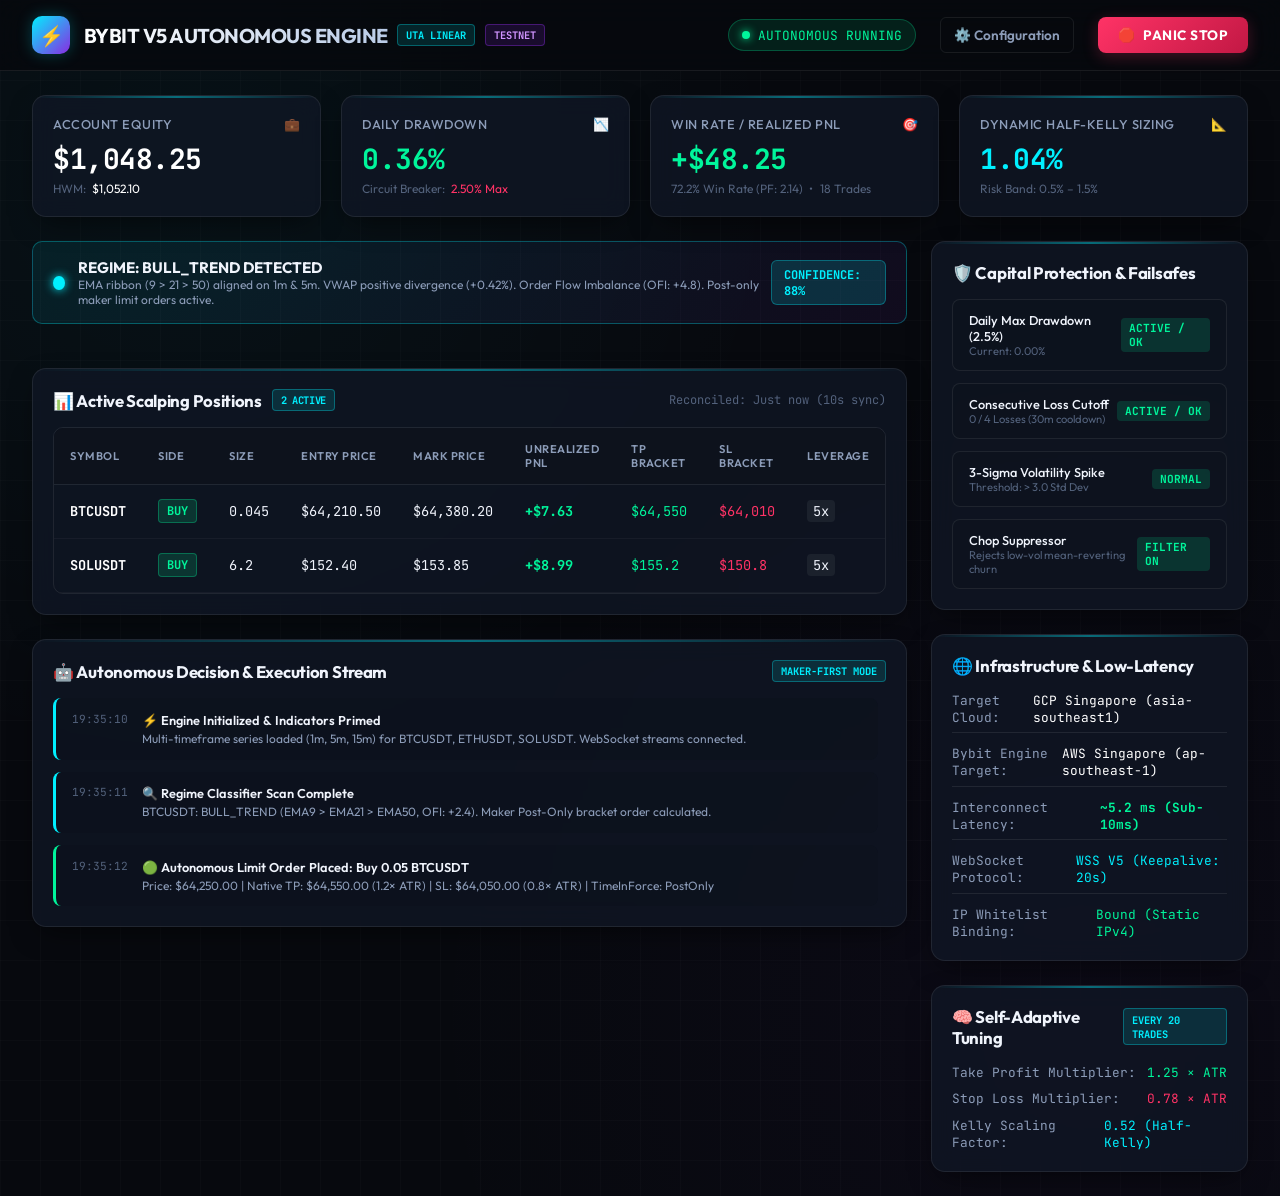
==== web/index.html @ addcc855 "feat: add modern dark-mode web executive dashboard and web installer" ====
<!DOCTYPE html>
<html lang="en">
<head>
  <meta charset="UTF-8">
  <meta name="viewport" content="width=device-width, initial-scale=1.0">
  <title>Bybit V5 Autonomous Engine — Admin Executive Dashboard</title>
  <meta name="description" content="Production-Grade Autonomous Crypto Micro-Scalping & Trend Engine for Bybit V5 Unified Trading Account">
  <link rel="stylesheet" href="style.css">
</head>
<body>

  <!-- Top Navigation Bar -->
  <header class="navbar">
    <div class="brand">
      <div class="brand-icon">⚡</div>
      <div>
        <div style="display: flex; align-items: center; gap: 0.6rem;">
          <h1 class="brand-title">BYBIT V5 AUTONOMOUS ENGINE</h1>
          <span class="brand-tag">UTA Linear</span>
          <span class="brand-tag" id="env-tag" style="background: rgba(138, 43, 226, 0.15); color: #d094ff; border-color: rgba(138, 43, 226, 0.4);">TESTNET</span>
        </div>
      </div>
    </div>

    <div class="nav-metrics">
      <div class="status-badge" id="engine-status-badge">
        <span class="pulse-dot"></span>
        <span id="engine-status-text">AUTONOMOUS RUNNING</span>
      </div>
      <a href="setup.html" style="color: var(--text-secondary); text-decoration: none; font-size: 0.85rem; font-weight: 600; padding: 0.5rem 0.8rem; border-radius: 6px; border: 1px solid var(--border-subtle);">⚙️ Configuration</a>
      <button class="btn-panic" id="btn-panic" onclick="triggerPanic()">
        <span>🛑</span>
        <span>PANIC STOP</span>
      </button>
    </div>
  </header>

  <!-- Main Dashboard View -->
  <main class="dashboard-container">
    
    <!-- Top KPI Grid -->
    <section class="kpi-grid">
      <div class="card">
        <div class="kpi-title">
          <span>Account Equity</span>
          <span>💼</span>
        </div>
        <div class="kpi-value" id="kpi-equity">$1,000.00</div>
        <div class="kpi-sub">
          <span>HWM:</span>
          <span id="kpi-hwm" style="color: #fff;">$1,000.00</span>
        </div>
      </div>

      <div class="card">
        <div class="kpi-title">
          <span>Daily Drawdown</span>
          <span>📉</span>
        </div>
        <div class="kpi-value positive" id="kpi-drawdown">0.00%</div>
        <div class="kpi-sub">
          <span>Circuit Breaker:</span>
          <span class="negative">2.50% Max</span>
        </div>
      </div>

      <div class="card">
        <div class="kpi-title">
          <span>Win Rate / Realized PnL</span>
          <span>🎯</span>
        </div>
        <div class="kpi-value positive" id="kpi-pnl">+$0.00</div>
        <div class="kpi-sub">
          <span id="kpi-winrate">0.0% Win Rate</span>
          <span>•</span>
          <span id="kpi-trades">0 Trades</span>
        </div>
      </div>

      <div class="card">
        <div class="kpi-title">
          <span>Dynamic Half-Kelly Sizing</span>
          <span>📐</span>
        </div>
        <div class="kpi-value neutral" id="kpi-kelly">1.00%</div>
        <div class="kpi-sub">
          <span>Risk Band: 0.5% – 1.5%</span>
        </div>
      </div>
    </section>

    <!-- Main 2-Column Section -->
    <div class="main-grid">
      
      <!-- Left Column: Active Positions & Automated Trade Decisions -->
      <div style="display: flex; flex-direction: column; gap: 1.5rem;">
        
        <!-- Live Market Regime Status -->
        <div class="regime-banner" id="regime-banner">
          <div class="regime-info">
            <div class="regime-indicator" id="regime-indicator"></div>
            <div class="regime-text">
              <h4 id="regime-name">REGIME: BULL_TREND DETECTED</h4>
              <p id="regime-desc">EMA ribbon (9 > 21 > 50) aligned. Positive Order Flow Imbalance (OFI). Trend scalping active.</p>
            </div>
          </div>
          <div class="regime-pill" id="regime-pill">CONFIDENCE: 85%</div>
        </div>

        <!-- Active Positions Card -->
        <div class="card">
          <div class="section-header">
            <h2 class="section-title">
              <span>📊 Active Scalping Positions</span>
              <span class="brand-tag" id="pos-count-tag">0 Active</span>
            </h2>
            <div style="font-size: 0.75rem; color: var(--text-muted); font-family: var(--font-mono);">
              Reconciled: <span id="last-recon-time">Just now (10s sync)</span>
            </div>
          </div>

          <div class="table-wrapper">
            <table>
              <thead>
                <tr>
                  <th>Symbol</th>
                  <th>Side</th>
                  <th>Size</th>
                  <th>Entry Price</th>
                  <th>Mark Price</th>
                  <th>Unrealized PnL</th>
                  <th>TP Bracket</th>
                  <th>SL Bracket</th>
                  <th>Leverage</th>
                </tr>
              </thead>
              <tbody id="positions-tbody">
                <tr>
                  <td colspan="9" style="text-align: center; color: var(--text-muted); padding: 2rem;">
                    No active positions currently open. Engine scanning multi-timeframe feeds.
                  </td>
                </tr>
              </tbody>
            </table>
          </div>
        </div>

        <!-- Automated Execution & Decision Feed -->
        <div class="card">
          <div class="section-header">
            <h2 class="section-title">
              <span>🤖 Autonomous Decision & Execution Stream</span>
            </h2>
            <span class="brand-tag">Maker-First Mode</span>
          </div>

          <div class="feed-container" id="feed-container">
            <div class="feed-item">
              <div class="feed-time">19:35:10</div>
              <div class="feed-content">
                <div class="feed-headline">⚡ Engine Initialized & Indicators Primed</div>
                <div class="feed-detail">Multi-timeframe series loaded (1m, 5m, 15m) for BTCUSDT, ETHUSDT, SOLUSDT. WebSocket streams connected.</div>
              </div>
            </div>
            <div class="feed-item">
              <div class="feed-time">19:35:11</div>
              <div class="feed-content">
                <div class="feed-headline">🔍 Regime Classifier Scan Complete</div>
                <div class="feed-detail">BTCUSDT: BULL_TREND (EMA9 > EMA21 > EMA50, OFI: +2.4). Maker Post-Only bracket order calculated.</div>
              </div>
            </div>
            <div class="feed-item" style="border-left-color: var(--accent-emerald);">
              <div class="feed-time">19:35:12</div>
              <div class="feed-content">
                <div class="feed-headline">🟢 Autonomous Limit Order Placed: Buy 0.05 BTCUSDT</div>
                <div class="feed-detail">Price: $64,250.00 | Native TP: $64,550.00 (1.2× ATR) | SL: $64,050.00 (0.8× ATR) | TimeInForce: PostOnly</div>
              </div>
            </div>
          </div>
        </div>

      </div>

      <!-- Right Column: Circuit Breakers, Tuning & Latency -->
      <div style="display: flex; flex-direction: column; gap: 1.5rem;">
        
        <!-- Circuit Breakers Protection Card -->
        <div class="card">
          <div class="section-header">
            <h2 class="section-title">
              <span>🛡️ Capital Protection & Failsafes</span>
            </h2>
          </div>

          <div class="cb-list">
            <div class="cb-item">
              <div>
                <div class="cb-name">Daily Max Drawdown (2.5%)</div>
                <div style="font-size: 0.7rem; color: var(--text-muted);">Current: 0.00%</div>
              </div>
              <span class="cb-badge cb-active" id="cb-dd-badge">ACTIVE / OK</span>
            </div>

            <div class="cb-item">
              <div>
                <div class="cb-name">Consecutive Loss Cutoff</div>
                <div style="font-size: 0.7rem; color: var(--text-muted);" id="cb-loss-count">0 / 4 Losses (30m cooldown)</div>
              </div>
              <span class="cb-badge cb-active" id="cb-loss-badge">ACTIVE / OK</span>
            </div>

            <div class="cb-item">
              <div>
                <div class="cb-name">3-Sigma Volatility Spike</div>
                <div style="font-size: 0.7rem; color: var(--text-muted);">Threshold: > 3.0 Std Dev</div>
              </div>
              <span class="cb-badge cb-active" id="cb-vol-badge">NORMAL</span>
            </div>

            <div class="cb-item">
              <div>
                <div class="cb-name">Chop Suppressor</div>
                <div style="font-size: 0.7rem; color: var(--text-muted);">Rejects low-vol mean-reverting churn</div>
              </div>
              <span class="cb-badge cb-active">FILTER ON</span>
            </div>
          </div>
        </div>

        <!-- Infrastructure & Latency Card -->
        <div class="card">
          <div class="section-header">
            <h2 class="section-title">
              <span>🌐 Infrastructure & Low-Latency</span>
            </h2>
          </div>
          
          <div style="display: flex; flex-direction: column; gap: 0.75rem; font-size: 0.8rem; font-family: var(--font-mono);">
            <div style="display: flex; justify-content: space-between; padding-bottom: 0.4rem; border-bottom: 1px solid var(--border-subtle);">
              <span style="color: var(--text-secondary);">Target Cloud:</span>
              <span style="color: #fff;">GCP Singapore (asia-southeast1)</span>
            </div>
            <div style="display: flex; justify-content: space-between; padding-bottom: 0.4rem; border-bottom: 1px solid var(--border-subtle);">
              <span style="color: var(--text-secondary);">Bybit Engine Target:</span>
              <span style="color: #fff;">AWS Singapore (ap-southeast-1)</span>
            </div>
            <div style="display: flex; justify-content: space-between; padding-bottom: 0.4rem; border-bottom: 1px solid var(--border-subtle);">
              <span style="color: var(--text-secondary);">Interconnect Latency:</span>
              <span style="color: var(--accent-emerald); font-weight: 700;">~5.2 ms (Sub-10ms)</span>
            </div>
            <div style="display: flex; justify-content: space-between; padding-bottom: 0.4rem; border-bottom: 1px solid var(--border-subtle);">
              <span style="color: var(--text-secondary);">WebSocket Protocol:</span>
              <span style="color: var(--accent-cyan);">WSS V5 (Keepalive: 20s)</span>
            </div>
            <div style="display: flex; justify-content: space-between;">
              <span style="color: var(--text-secondary);">IP Whitelist Binding:</span>
              <span style="color: var(--accent-emerald);">Bound (Static IPv4)</span>
            </div>
          </div>
        </div>

        <!-- Self-Adaptive Learning Parameters -->
        <div class="card">
          <div class="section-header">
            <h2 class="section-title">
              <span>🧠 Self-Adaptive Tuning</span>
            </h2>
            <span class="brand-tag">Every 20 Trades</span>
          </div>

          <div style="display: flex; flex-direction: column; gap: 0.6rem; font-size: 0.8rem; font-family: var(--font-mono);">
            <div style="display: flex; justify-content: space-between;">
              <span style="color: var(--text-secondary);">Take Profit Multiplier:</span>
              <span id="param-tp" style="color: var(--accent-emerald);">1.20 × ATR</span>
            </div>
            <div style="display: flex; justify-content: space-between;">
              <span style="color: var(--text-secondary);">Stop Loss Multiplier:</span>
              <span id="param-sl" style="color: var(--accent-rose);">0.80 × ATR</span>
            </div>
            <div style="display: flex; justify-content: space-between;">
              <span style="color: var(--text-secondary);">Kelly Scaling Factor:</span>
              <span id="param-kelly" style="color: var(--accent-cyan);">0.50 (Half-Kelly)</span>
            </div>
          </div>
        </div>

      </div>

    </div>

  </main>

  <div class="toast" id="toast"></div>

  <script src="app.js"></script>
</body>
</html>
---- web/style.css ----
@import url('https://fonts.googleapis.com/css2?family=JetBrains+Mono:wght@400;500;700&family=Outfit:wght@300;400;500;600;700;800&display=swap');

:root {
  --bg-primary: #07090e;
  --bg-secondary: #0d121d;
  --bg-card: rgba(16, 23, 38, 0.75);
  --bg-card-hover: rgba(22, 32, 53, 0.85);
  --border-subtle: rgba(255, 255, 255, 0.08);
  --border-accent: rgba(0, 240, 255, 0.3);
  
  --text-primary: #f0f4fc;
  --text-secondary: #8c9cb8;
  --text-muted: #53627c;
  
  --accent-cyan: #00f0ff;
  --accent-cyan-glow: rgba(0, 240, 255, 0.25);
  --accent-emerald: #00f59b;
  --accent-emerald-glow: rgba(0, 245, 155, 0.2);
  --accent-rose: #ff3366;
  --accent-rose-glow: rgba(255, 51, 102, 0.25);
  --accent-amber: #ffb800;
  --accent-amber-glow: rgba(255, 184, 0, 0.2);
  --accent-violet: #8a2be2;

  --font-main: 'Outfit', -apple-system, sans-serif;
  --font-mono: 'JetBrains Mono', monospace;

  --shadow-card: 0 10px 30px -10px rgba(0, 0, 0, 0.7);
  --shadow-glow: 0 0 20px var(--accent-cyan-glow);
}

* {
  margin: 0;
  padding: 0;
  box-sizing: border-box;
}

body {
  background-color: var(--bg-primary);
  background-image: 
    radial-gradient(circle at 15% 15%, rgba(0, 240, 255, 0.04) 0%, transparent 40%),
    radial-gradient(circle at 85% 85%, rgba(138, 43, 226, 0.04) 0%, transparent 45%),
    linear-gradient(rgba(255, 255, 255, 0.015) 1px, transparent 1px),
    linear-gradient(90deg, rgba(255, 255, 255, 0.015) 1px, transparent 1px);
  background-size: 100% 100%, 100% 100%, 40px 40px, 40px 40px;
  color: var(--text-primary);
  font-family: var(--font-main);
  min-height: 100vh;
  display: flex;
  flex-direction: column;
  overflow-x: hidden;
}

/* TOP NAVIGATION BAR */
.navbar {
  display: flex;
  align-items: center;
  justify-content: space-between;
  padding: 1rem 2rem;
  background: rgba(7, 9, 14, 0.85);
  backdrop-filter: blur(16px);
  -webkit-backdrop-filter: blur(16px);
  border-bottom: 1px solid var(--border-subtle);
  position: sticky;
  top: 0;
  z-index: 100;
}

.brand {
  display: flex;
  align-items: center;
  gap: 0.85rem;
}

.brand-icon {
  width: 38px;
  height: 38px;
  border-radius: 10px;
  background: linear-gradient(135deg, var(--accent-cyan), var(--accent-violet));
  display: flex;
  align-items: center;
  justify-content: center;
  font-weight: 800;
  font-size: 1.25rem;
  color: #000;
  box-shadow: 0 0 15px var(--accent-cyan-glow);
}

.brand-title {
  font-size: 1.25rem;
  font-weight: 700;
  letter-spacing: -0.5px;
  background: linear-gradient(90deg, #fff, #b9cbe7);
  -webkit-background-clip: text;
  -webkit-text-fill-color: transparent;
}

.brand-tag {
  font-size: 0.65rem;
  font-family: var(--font-mono);
  background: rgba(0, 240, 255, 0.12);
  color: var(--accent-cyan);
  padding: 0.2rem 0.5rem;
  border-radius: 4px;
  border: 1px solid rgba(0, 240, 255, 0.3);
  text-transform: uppercase;
  font-weight: 700;
}

.nav-metrics {
  display: flex;
  align-items: center;
  gap: 1.5rem;
}

.status-badge {
  display: flex;
  align-items: center;
  gap: 0.5rem;
  font-family: var(--font-mono);
  font-size: 0.8rem;
  background: rgba(0, 245, 155, 0.1);
  color: var(--accent-emerald);
  padding: 0.4rem 0.8rem;
  border-radius: 20px;
  border: 1px solid rgba(0, 245, 155, 0.25);
}

.pulse-dot {
  width: 8px;
  height: 8px;
  border-radius: 50%;
  background-color: var(--accent-emerald);
  box-shadow: 0 0 8px var(--accent-emerald);
  animation: pulse 1.8s infinite;
}

@keyframes pulse {
  0% { transform: scale(0.9); opacity: 0.7; }
  50% { transform: scale(1.3); opacity: 1; box-shadow: 0 0 12px var(--accent-emerald); }
  100% { transform: scale(0.9); opacity: 0.7; }
}

.btn-panic {
  background: linear-gradient(135deg, #ff3366, #c21844);
  color: #fff;
  border: none;
  font-family: var(--font-main);
  font-weight: 700;
  font-size: 0.85rem;
  letter-spacing: 0.5px;
  padding: 0.55rem 1.25rem;
  border-radius: 8px;
  cursor: pointer;
  display: flex;
  align-items: center;
  gap: 0.5rem;
  box-shadow: 0 4px 15px var(--accent-rose-glow);
  transition: all 0.2s ease;
}

.btn-panic:hover {
  transform: translateY(-2px);
  box-shadow: 0 6px 20px rgba(255, 51, 102, 0.5);
}

/* MAIN DASHBOARD LAYOUT */
.dashboard-container {
  padding: 1.5rem 2rem;
  max-width: 1750px;
  margin: 0 auto;
  width: 100%;
  display: flex;
  flex-direction: column;
  gap: 1.5rem;
}

/* TOP KPI METRIC CARDS */
.kpi-grid {
  display: grid;
  grid-template-columns: repeat(auto-fit, minmax(240px, 1fr));
  gap: 1.25rem;
}

.card {
  background: var(--bg-card);
  backdrop-filter: blur(12px);
  -webkit-backdrop-filter: blur(12px);
  border: 1px solid var(--border-subtle);
  border-radius: 14px;
  padding: 1.25rem;
  box-shadow: var(--shadow-card);
  transition: all 0.25s ease;
  position: relative;
  overflow: hidden;
}

.card:hover {
  background: var(--bg-card-hover);
  border-color: rgba(255, 255, 255, 0.15);
  transform: translateY(-2px);
}

.card::before {
  content: '';
  position: absolute;
  top: 0;
  left: 0;
  width: 100%;
  height: 2px;
  background: linear-gradient(90deg, transparent, rgba(0, 240, 255, 0.4), transparent);
}

.kpi-title {
  font-size: 0.8rem;
  color: var(--text-secondary);
  font-weight: 500;
  text-transform: uppercase;
  letter-spacing: 0.5px;
  display: flex;
  align-items: center;
  justify-content: space-between;
  margin-bottom: 0.5rem;
}

.kpi-value {
  font-size: 1.75rem;
  font-weight: 700;
  font-family: var(--font-mono);
  letter-spacing: -0.5px;
  color: #fff;
  margin-bottom: 0.25rem;
}

.kpi-sub {
  font-size: 0.75rem;
  color: var(--text-muted);
  display: flex;
  align-items: center;
  gap: 0.4rem;
}

.positive { color: var(--accent-emerald); }
.negative { color: var(--accent-rose); }
.neutral { color: var(--accent-cyan); }
.warning { color: var(--accent-amber); }

/* MAIN 2-COLUMN SECTION */
.main-grid {
  display: grid;
  grid-template-columns: 2fr 1fr;
  gap: 1.5rem;
}

@media (max-width: 1200px) {
  .main-grid {
    grid-template-columns: 1fr;
  }
}

/* SECTION HEADERS */
.section-header {
  display: flex;
  align-items: center;
  justify-content: space-between;
  margin-bottom: 1rem;
}

.section-title {
  font-size: 1.05rem;
  font-weight: 700;
  letter-spacing: -0.3px;
  display: flex;
  align-items: center;
  gap: 0.6rem;
}

/* ACTIVE POSITIONS TABLE */
.table-wrapper {
  overflow-x: auto;
  border-radius: 10px;
  border: 1px solid var(--border-subtle);
}

table {
  width: 100%;
  border-collapse: collapse;
  text-align: left;
  font-size: 0.85rem;
}

th {
  background: rgba(13, 18, 29, 0.95);
  color: var(--text-secondary);
  font-weight: 600;
  text-transform: uppercase;
  font-size: 0.7rem;
  letter-spacing: 0.5px;
  padding: 0.85rem 1rem;
  border-bottom: 1px solid var(--border-subtle);
}

td {
  padding: 0.9rem 1rem;
  border-bottom: 1px solid rgba(255, 255, 255, 0.04);
  font-family: var(--font-mono);
  color: var(--text-primary);
}

tr:hover td {
  background: rgba(0, 240, 255, 0.02);
}

.side-badge {
  display: inline-block;
  padding: 0.2rem 0.5rem;
  border-radius: 4px;
  font-size: 0.75rem;
  font-weight: 700;
}

.side-buy {
  background: rgba(0, 245, 155, 0.15);
  color: var(--accent-emerald);
  border: 1px solid rgba(0, 245, 155, 0.3);
}

.side-sell {
  background: rgba(255, 51, 102, 0.15);
  color: var(--accent-rose);
  border: 1px solid rgba(255, 51, 102, 0.3);
}

/* REGIME AND AUTONOMOUS DECISION FEED */
.regime-banner {
  display: flex;
  align-items: center;
  justify-content: space-between;
  padding: 1rem 1.25rem;
  border-radius: 10px;
  background: linear-gradient(135deg, rgba(0, 240, 255, 0.08), rgba(138, 43, 226, 0.08));
  border: 1px solid var(--border-accent);
  margin-bottom: 1.25rem;
}

.regime-info {
  display: flex;
  align-items: center;
  gap: 0.85rem;
}

.regime-indicator {
  width: 14px;
  height: 14px;
  border-radius: 50%;
  background: var(--accent-cyan);
  box-shadow: 0 0 10px var(--accent-cyan);
}

.regime-text h4 {
  font-size: 0.95rem;
  font-weight: 700;
}

.regime-text p {
  font-size: 0.75rem;
  color: var(--text-secondary);
}

.regime-pill {
  font-family: var(--font-mono);
  font-size: 0.75rem;
  font-weight: 700;
  padding: 0.35rem 0.75rem;
  border-radius: 6px;
  background: rgba(0, 240, 255, 0.15);
  color: var(--accent-cyan);
  border: 1px solid rgba(0, 240, 255, 0.3);
}

/* DECISION TIMELINE / FEED */
.feed-container {
  display: flex;
  flex-direction: column;
  gap: 0.75rem;
  max-height: 400px;
  overflow-y: auto;
  padding-right: 0.5rem;
}

.feed-item {
  display: flex;
  gap: 0.85rem;
  padding: 0.85rem 1rem;
  background: rgba(13, 18, 29, 0.6);
  border-radius: 8px;
  border-left: 3px solid var(--accent-cyan);
  font-size: 0.8rem;
  transition: all 0.2s ease;
}

.feed-item:hover {
  background: rgba(22, 32, 53, 0.6);
}

.feed-time {
  font-family: var(--font-mono);
  color: var(--text-muted);
  font-size: 0.7rem;
  white-space: nowrap;
}

.feed-content {
  display: flex;
  flex-direction: column;
  gap: 0.2rem;
}

.feed-headline {
  font-weight: 600;
  color: var(--text-primary);
}

.feed-detail {
  color: var(--text-secondary);
  font-size: 0.75rem;
}

/* CIRCUIT BREAKERS STATUS */
.cb-list {
  display: flex;
  flex-direction: column;
  gap: 0.75rem;
}

.cb-item {
  display: flex;
  align-items: center;
  justify-content: space-between;
  padding: 0.75rem 1rem;
  background: rgba(13, 18, 29, 0.5);
  border-radius: 8px;
  border: 1px solid var(--border-subtle);
}

.cb-name {
  font-size: 0.8rem;
  font-weight: 500;
}

.cb-badge {
  font-family: var(--font-mono);
  font-size: 0.7rem;
  font-weight: 700;
  padding: 0.2rem 0.5rem;
  border-radius: 4px;
}

.cb-active {
  background: rgba(0, 245, 155, 0.15);
  color: var(--accent-emerald);
}

.cb-tripped {
  background: rgba(255, 51, 102, 0.15);
  color: var(--accent-rose);
}

/* INSTALLER FORM STYLES */
.installer-card {
  max-width: 680px;
  margin: 2rem auto;
  background: var(--bg-card);
  backdrop-filter: blur(20px);
  -webkit-backdrop-filter: blur(20px);
  border: 1px solid var(--border-subtle);
  border-radius: 18px;
  padding: 2.5rem;
  box-shadow: 0 20px 50px rgba(0,0,0,0.8);
}

.installer-header {
  text-align: center;
  margin-bottom: 2rem;
}

.installer-header h2 {
  font-size: 1.8rem;
  font-weight: 800;
  background: linear-gradient(90deg, #00f0ff, #fff);
  -webkit-background-clip: text;
  -webkit-text-fill-color: transparent;
}

.installer-header p {
  color: var(--text-secondary);
  font-size: 0.9rem;
  margin-top: 0.5rem;
}

.form-group {
  margin-bottom: 1.25rem;
}

.form-label {
  display: block;
  font-size: 0.8rem;
  font-weight: 600;
  color: var(--text-secondary);
  text-transform: uppercase;
  letter-spacing: 0.5px;
  margin-bottom: 0.5rem;
}

.form-input, .form-select {
  width: 100%;
  background: rgba(13, 18, 29, 0.9);
  border: 1px solid var(--border-subtle);
  border-radius: 8px;
  padding: 0.75rem 1rem;
  color: #fff;
  font-family: var(--font-mono);
  font-size: 0.85rem;
  transition: all 0.2s ease;
}

.form-input:focus, .form-select:focus {
  outline: none;
  border-color: var(--accent-cyan);
  box-shadow: 0 0 12px var(--accent-cyan-glow);
}

.btn-primary {
  width: 100%;
  background: linear-gradient(135deg, var(--accent-cyan), #0077ff);
  color: #000;
  border: none;
  border-radius: 8px;
  padding: 0.9rem;
  font-family: var(--font-main);
  font-size: 0.95rem;
  font-weight: 700;
  cursor: pointer;
  letter-spacing: 0.5px;
  box-shadow: 0 4px 20px var(--accent-cyan-glow);
  transition: all 0.2s ease;
  margin-top: 1rem;
}

.btn-primary:hover {
  transform: translateY(-2px);
  box-shadow: 0 6px 25px rgba(0, 240, 255, 0.5);
}

.toast {
  position: fixed;
  bottom: 2rem;
  right: 2rem;
  background: var(--bg-card);
  border: 1px solid var(--border-accent);
  padding: 1rem 1.5rem;
  border-radius: 8px;
  color: #fff;
  font-size: 0.85rem;
  box-shadow: 0 10px 30px rgba(0,0,0,0.8);
  display: none;
  z-index: 1000;
}
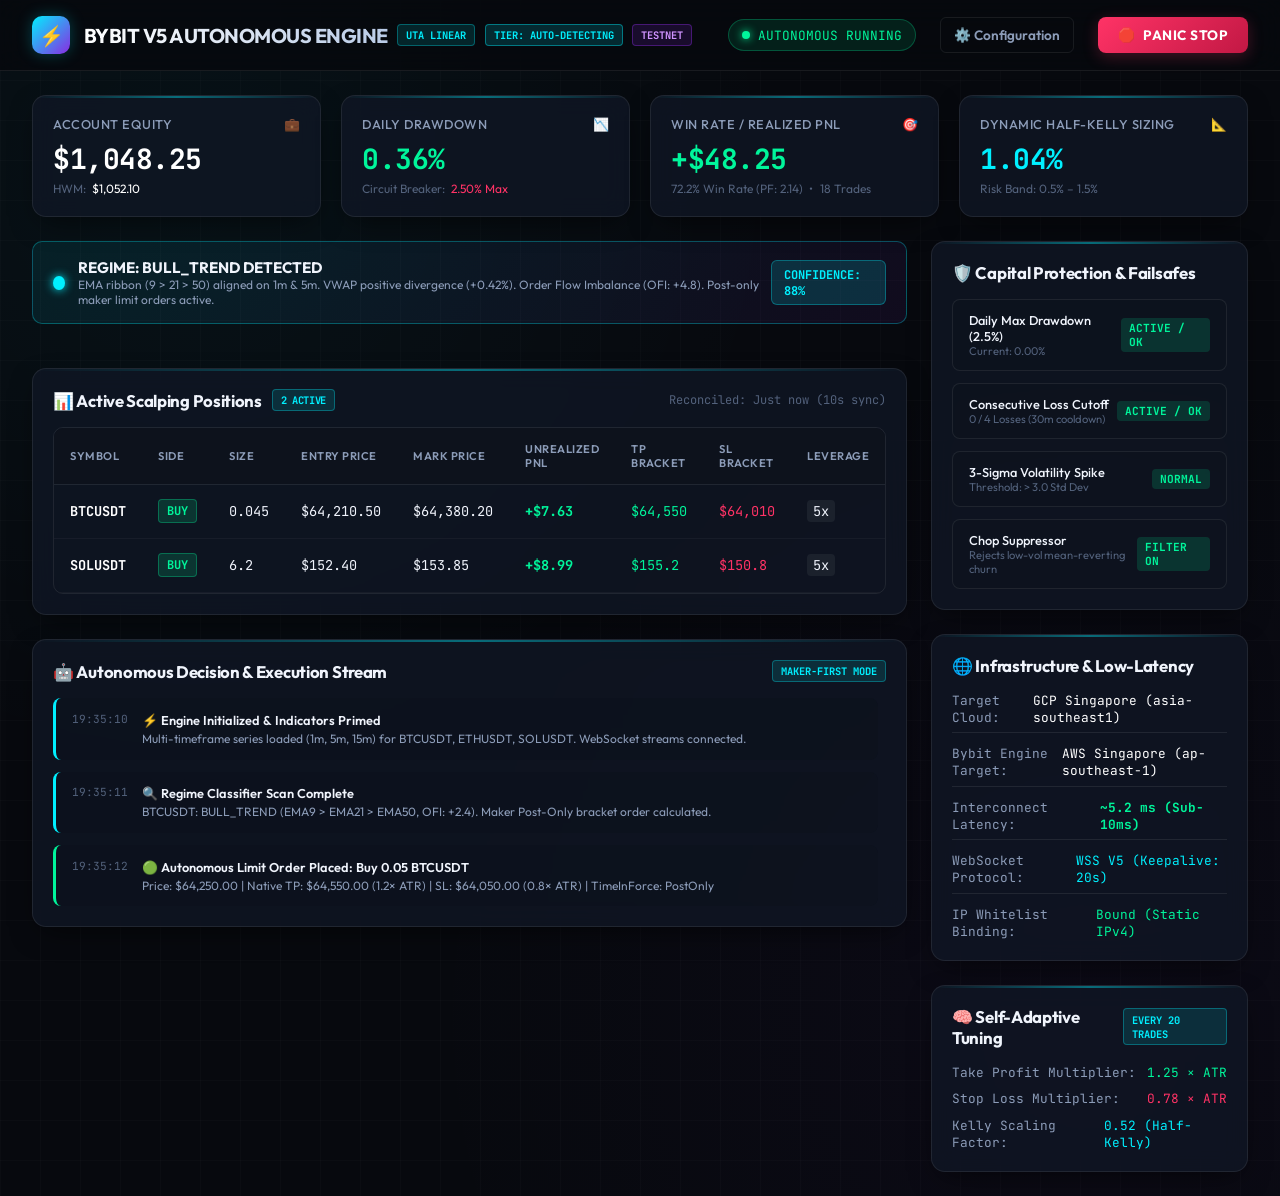
==== commit 864be3b6: "feat(auto-tier): automatically configure pairs, risk, and lot sizing dynamically based on available " ====
--- a/web/index.html
+++ b/web/index.html
@@ -17,6 +17,7 @@
         <div style="display: flex; align-items: center; gap: 0.6rem;">
           <h1 class="brand-title">BYBIT V5 AUTONOMOUS ENGINE</h1>
           <span class="brand-tag">UTA Linear</span>
+          <span class="brand-tag" id="tier-tag" style="background: rgba(0, 240, 255, 0.15); color: var(--accent-cyan); border-color: rgba(0, 240, 255, 0.4);">TIER: AUTO-DETECTING</span>
           <span class="brand-tag" id="env-tag" style="background: rgba(138, 43, 226, 0.15); color: #d094ff; border-color: rgba(138, 43, 226, 0.4);">TESTNET</span>
         </div>
       </div>
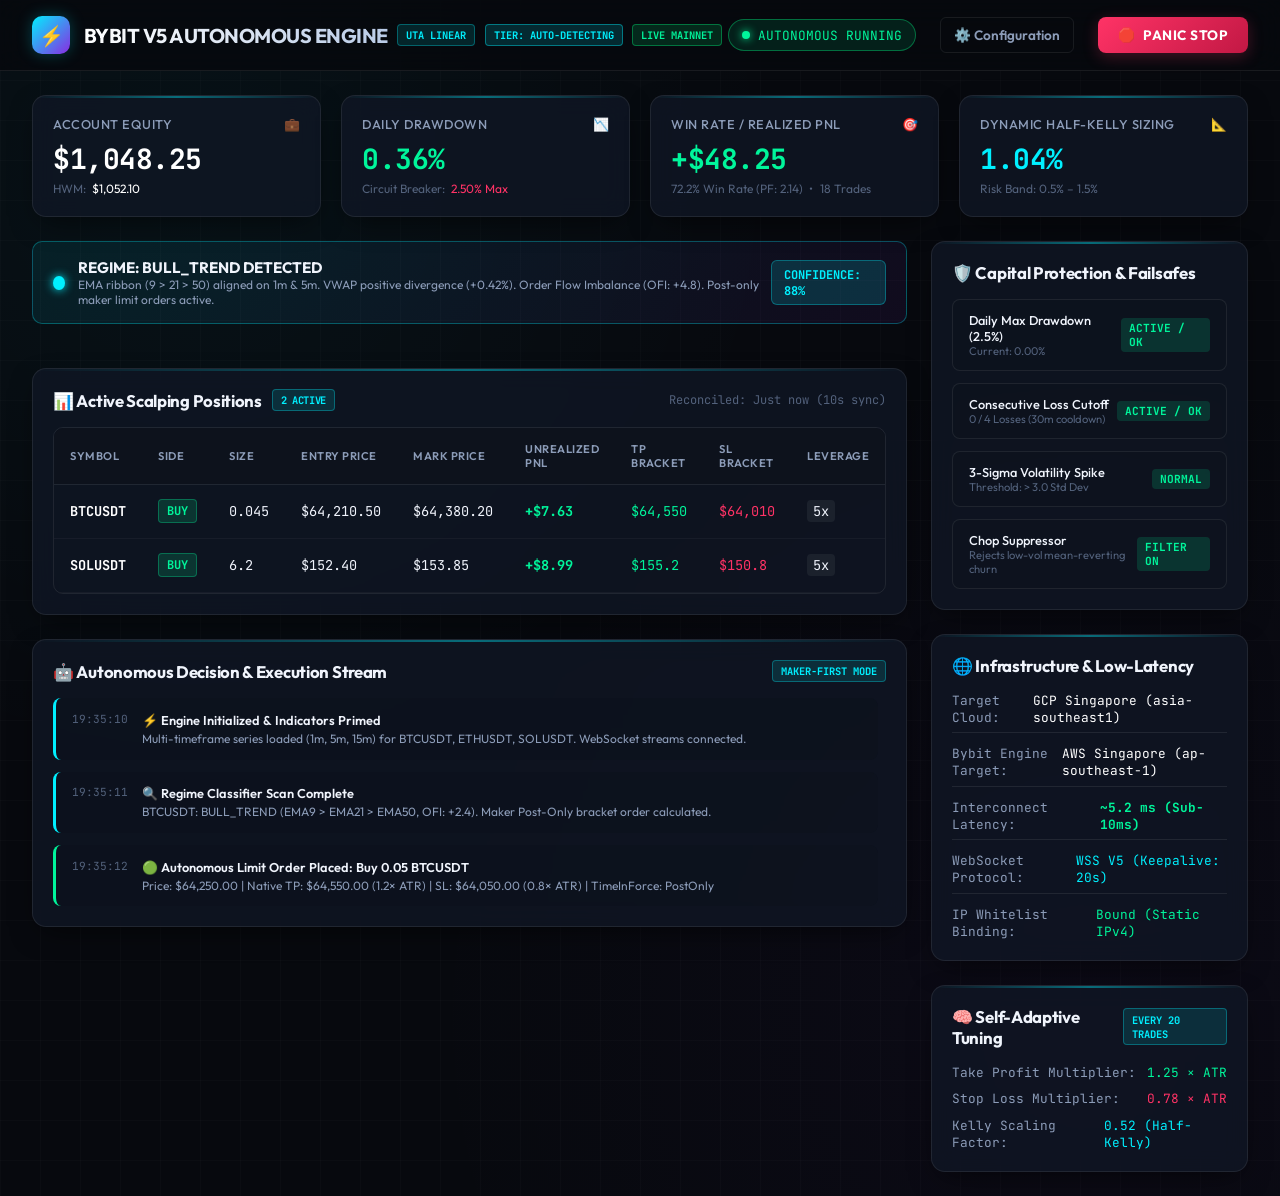
==== commit ae14d251: "fix(web): dynamically update environment badge and default to live mainnet" ====
--- a/web/index.html
+++ b/web/index.html
@@ -18,7 +18,7 @@
           <h1 class="brand-title">BYBIT V5 AUTONOMOUS ENGINE</h1>
           <span class="brand-tag">UTA Linear</span>
           <span class="brand-tag" id="tier-tag" style="background: rgba(0, 240, 255, 0.15); color: var(--accent-cyan); border-color: rgba(0, 240, 255, 0.4);">TIER: AUTO-DETECTING</span>
-          <span class="brand-tag" id="env-tag" style="background: rgba(138, 43, 226, 0.15); color: #d094ff; border-color: rgba(138, 43, 226, 0.4);">TESTNET</span>
+          <span class="brand-tag" id="env-tag" style="background: rgba(0, 230, 118, 0.15); color: var(--accent-emerald); border-color: rgba(0, 230, 118, 0.4);">LIVE MAINNET</span>
         </div>
       </div>
     </div>
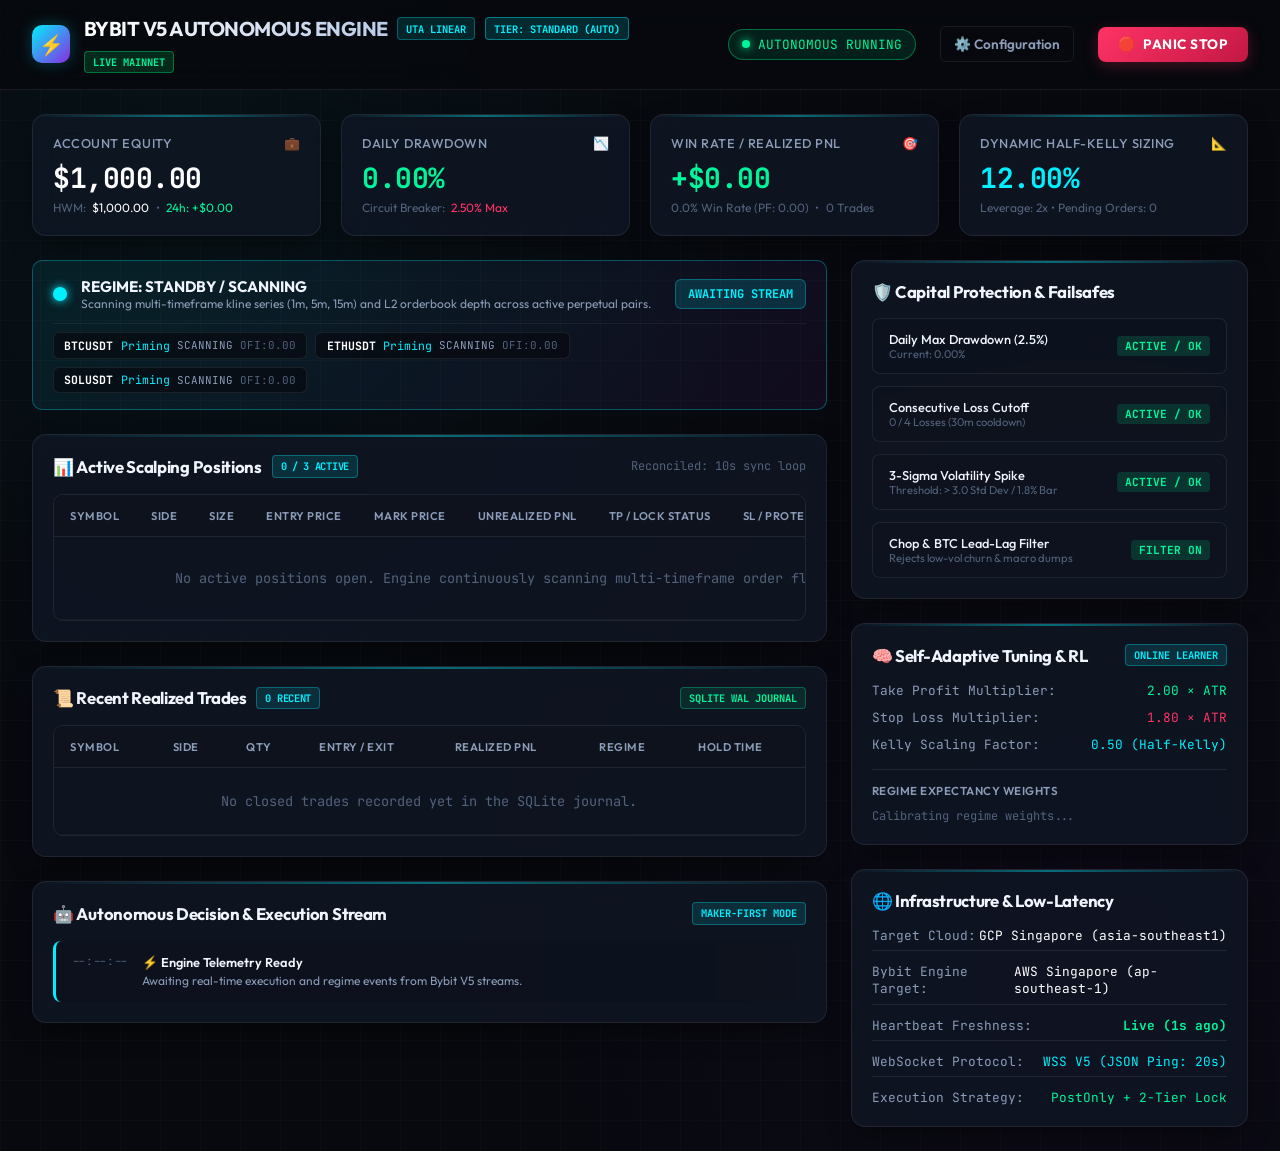
==== commit 291c8bc2: "fix: harden trading engine, quant math, state sync, and live web UI telemetry" ====
--- a/web/index.html
+++ b/web/index.html
@@ -14,9 +14,9 @@
     <div class="brand">
       <div class="brand-icon">⚡</div>
       <div>
-        <div style="display: flex; align-items: center; gap: 0.6rem;">
+        <div style="display: flex; align-items: center; gap: 0.6rem; flex-wrap: wrap;">
           <h1 class="brand-title">BYBIT V5 AUTONOMOUS ENGINE</h1>
-          <span class="brand-tag">UTA Linear</span>
+          <span class="brand-tag" id="mode-tag">UTA Linear</span>
           <span class="brand-tag" id="tier-tag" style="background: rgba(0, 240, 255, 0.15); color: var(--accent-cyan); border-color: rgba(0, 240, 255, 0.4);">TIER: AUTO-DETECTING</span>
           <span class="brand-tag" id="env-tag" style="background: rgba(0, 230, 118, 0.15); color: var(--accent-emerald); border-color: rgba(0, 230, 118, 0.4);">LIVE MAINNET</span>
         </div>
@@ -25,11 +25,15 @@
 
     <div class="nav-metrics">
       <div class="status-badge" id="engine-status-badge">
-        <span class="pulse-dot"></span>
+        <span class="pulse-dot" id="engine-pulse-dot"></span>
         <span id="engine-status-text">AUTONOMOUS RUNNING</span>
       </div>
-      <a href="setup.html" style="color: var(--text-secondary); text-decoration: none; font-size: 0.85rem; font-weight: 600; padding: 0.5rem 0.8rem; border-radius: 6px; border: 1px solid var(--border-subtle);">⚙️ Configuration</a>
-      <button class="btn-panic" id="btn-panic" onclick="triggerPanic()">
+      <div id="view-only-badge" style="display: none; align-items: center; gap: 0.4rem; padding: 0.45rem 0.85rem; border-radius: 6px; font-size: 0.8rem; font-weight: 700; color: #a0aec0; background: rgba(255, 255, 255, 0.05); border: 1px solid rgba(255, 255, 255, 0.15); letter-spacing: 0.04em;">
+        <span>🔒</span>
+        <span>VIEW ONLY</span>
+      </div>
+      <a id="nav-config-link" href="setup.html" style="color: var(--text-secondary); text-decoration: none; font-size: 0.85rem; font-weight: 600; padding: 0.5rem 0.8rem; border-radius: 6px; border: 1px solid var(--border-subtle);">⚙️ Configuration</a>
+      <button class="btn-panic" id="btn-panic" type="button" onclick="openPanicModal()">
         <span>🛑</span>
         <span>PANIC STOP</span>
       </button>
@@ -50,6 +54,8 @@
         <div class="kpi-sub">
           <span>HWM:</span>
           <span id="kpi-hwm" style="color: #fff;">$1,000.00</span>
+          <span>•</span>
+          <span id="kpi-24h-pnl" class="positive">24h: +$0.00</span>
         </div>
       </div>
 
@@ -61,7 +67,7 @@
         <div class="kpi-value positive" id="kpi-drawdown">0.00%</div>
         <div class="kpi-sub">
           <span>Circuit Breaker:</span>
-          <span class="negative">2.50% Max</span>
+          <span class="negative" id="kpi-max-dd">2.50% Max</span>
         </div>
       </div>
 
@@ -84,8 +90,8 @@
           <span>📐</span>
         </div>
         <div class="kpi-value neutral" id="kpi-kelly">1.00%</div>
-        <div class="kpi-sub">
-          <span>Risk Band: 0.5% – 1.5%</span>
+        <div class="kpi-sub" id="kpi-kelly-sub">
+          <span>Leverage: 2x • Pending: 0</span>
         </div>
       </div>
     </section>
@@ -93,19 +99,24 @@
     <!-- Main 2-Column Section -->
     <div class="main-grid">
       
-      <!-- Left Column: Active Positions & Automated Trade Decisions -->
+      <!-- Left Column: Active Positions, Recent Trades & Automated Trade Decisions -->
       <div style="display: flex; flex-direction: column; gap: 1.5rem;">
         
-        <!-- Live Market Regime Status -->
+        <!-- Live Market Regime Status & Per-Symbol Radar -->
         <div class="regime-banner" id="regime-banner">
-          <div class="regime-info">
-            <div class="regime-indicator" id="regime-indicator"></div>
-            <div class="regime-text">
-              <h4 id="regime-name">REGIME: BULL_TREND DETECTED</h4>
-              <p id="regime-desc">EMA ribbon (9 > 21 > 50) aligned. Positive Order Flow Imbalance (OFI). Trend scalping active.</p>
-            </div>
-          </div>
-          <div class="regime-pill" id="regime-pill">CONFIDENCE: 85%</div>
+          <div style="display: flex; flex-direction: column; gap: 0.75rem; width: 100%;">
+            <div style="display: flex; align-items: center; justify-content: space-between; gap: 1rem; flex-wrap: wrap;">
+              <div class="regime-info">
+                <div class="regime-indicator" id="regime-indicator"></div>
+                <div class="regime-text">
+                  <h4 id="regime-name">REGIME: BULL_TREND DETECTED</h4>
+                  <p id="regime-desc">EMA ribbon (9 > 21 > 50) aligned. Positive Order Flow Imbalance (OFI). Trend scalping active.</p>
+                </div>
+              </div>
+              <div class="regime-pill" id="regime-pill">CONFIDENCE: 85%</div>
+            </div>
+            <div class="symbol-radar-row" id="symbol-radar-row"></div>
+          </div>
         </div>
 
         <!-- Active Positions Card -->
@@ -130,8 +141,8 @@
                   <th>Entry Price</th>
                   <th>Mark Price</th>
                   <th>Unrealized PnL</th>
-                  <th>TP Bracket</th>
-                  <th>SL Bracket</th>
+                  <th>TP / Lock Status</th>
+                  <th>SL / Protection</th>
                   <th>Leverage</th>
                 </tr>
               </thead>
@@ -146,6 +157,40 @@
           </div>
         </div>
 
+        <!-- Recent Closed Trades Card -->
+        <div class="card">
+          <div class="section-header">
+            <h2 class="section-title">
+              <span>📜 Recent Realized Trades</span>
+              <span class="brand-tag" id="recent-trades-tag">0 Logged</span>
+            </h2>
+            <span class="brand-tag" style="background: rgba(0, 245, 155, 0.1); color: var(--accent-emerald); border-color: rgba(0, 245, 155, 0.3);">SQLite WAL Journal</span>
+          </div>
+
+          <div class="table-wrapper">
+            <table>
+              <thead>
+                <tr>
+                  <th>Symbol</th>
+                  <th>Side</th>
+                  <th>Qty</th>
+                  <th>Entry / Exit</th>
+                  <th>Realized PnL</th>
+                  <th>Regime</th>
+                  <th>Hold Time</th>
+                </tr>
+              </thead>
+              <tbody id="trades-tbody">
+                <tr>
+                  <td colspan="7" style="text-align: center; color: var(--text-muted); padding: 1.5rem;">
+                    No closed trades recorded yet in the SQLite journal.
+                  </td>
+                </tr>
+              </tbody>
+            </table>
+          </div>
+        </div>
+
         <!-- Automated Execution & Decision Feed -->
         <div class="card">
           <div class="section-header">
@@ -157,24 +202,10 @@
 
           <div class="feed-container" id="feed-container">
             <div class="feed-item">
-              <div class="feed-time">19:35:10</div>
+              <div class="feed-time">--:--:--</div>
               <div class="feed-content">
-                <div class="feed-headline">⚡ Engine Initialized & Indicators Primed</div>
-                <div class="feed-detail">Multi-timeframe series loaded (1m, 5m, 15m) for BTCUSDT, ETHUSDT, SOLUSDT. WebSocket streams connected.</div>
-              </div>
-            </div>
-            <div class="feed-item">
-              <div class="feed-time">19:35:11</div>
-              <div class="feed-content">
-                <div class="feed-headline">🔍 Regime Classifier Scan Complete</div>
-                <div class="feed-detail">BTCUSDT: BULL_TREND (EMA9 > EMA21 > EMA50, OFI: +2.4). Maker Post-Only bracket order calculated.</div>
-              </div>
-            </div>
-            <div class="feed-item" style="border-left-color: var(--accent-emerald);">
-              <div class="feed-time">19:35:12</div>
-              <div class="feed-content">
-                <div class="feed-headline">🟢 Autonomous Limit Order Placed: Buy 0.05 BTCUSDT</div>
-                <div class="feed-detail">Price: $64,250.00 | Native TP: $64,550.00 (1.2× ATR) | SL: $64,050.00 (0.8× ATR) | TimeInForce: PostOnly</div>
+                <div class="feed-headline">⚡ Engine Telemetry Ready</div>
+                <div class="feed-detail">Awaiting real-time execution and regime events from Bybit V5 streams.</div>
               </div>
             </div>
           </div>
@@ -196,8 +227,8 @@
           <div class="cb-list">
             <div class="cb-item">
               <div>
-                <div class="cb-name">Daily Max Drawdown (2.5%)</div>
-                <div style="font-size: 0.7rem; color: var(--text-muted);">Current: 0.00%</div>
+                <div class="cb-name" id="cb-dd-name">Daily Max Drawdown (2.5%)</div>
+                <div style="font-size: 0.7rem; color: var(--text-muted);" id="cb-dd-current">Current: 0.00%</div>
               </div>
               <span class="cb-badge cb-active" id="cb-dd-badge">ACTIVE / OK</span>
             </div>
@@ -213,17 +244,51 @@
             <div class="cb-item">
               <div>
                 <div class="cb-name">3-Sigma Volatility Spike</div>
-                <div style="font-size: 0.7rem; color: var(--text-muted);">Threshold: > 3.0 Std Dev</div>
-              </div>
-              <span class="cb-badge cb-active" id="cb-vol-badge">NORMAL</span>
+                <div style="font-size: 0.7rem; color: var(--text-muted);">Threshold: > 3.0 Std Dev / 1.8% Bar</div>
+              </div>
+              <span class="cb-badge cb-active" id="cb-vol-badge">ACTIVE / OK</span>
             </div>
 
             <div class="cb-item">
               <div>
-                <div class="cb-name">Chop Suppressor</div>
-                <div style="font-size: 0.7rem; color: var(--text-muted);">Rejects low-vol mean-reverting churn</div>
+                <div class="cb-name">Chop & BTC Lead-Lag Filter</div>
+                <div style="font-size: 0.7rem; color: var(--text-muted);">Rejects low-vol churn & macro dumps</div>
               </div>
               <span class="cb-badge cb-active">FILTER ON</span>
+            </div>
+          </div>
+        </div>
+
+        <!-- Self-Adaptive Learning Parameters -->
+        <div class="card">
+          <div class="section-header">
+            <h2 class="section-title">
+              <span>🧠 Self-Adaptive Tuning & RL</span>
+            </h2>
+            <span class="brand-tag">Online Learner</span>
+          </div>
+
+          <div style="display: flex; flex-direction: column; gap: 0.6rem; font-size: 0.8rem; font-family: var(--font-mono);">
+            <div style="display: flex; justify-content: space-between;">
+              <span style="color: var(--text-secondary);">Take Profit Multiplier:</span>
+              <span id="param-tp" style="color: var(--accent-emerald);">1.20 × ATR</span>
+            </div>
+            <div style="display: flex; justify-content: space-between;">
+              <span style="color: var(--text-secondary);">Stop Loss Multiplier:</span>
+              <span id="param-sl" style="color: var(--accent-rose);">0.80 × ATR</span>
+            </div>
+            <div style="display: flex; justify-content: space-between;">
+              <span style="color: var(--text-secondary);">Kelly Scaling Factor:</span>
+              <span id="param-kelly" style="color: var(--accent-cyan);">0.50 (Half-Kelly)</span>
+            </div>
+          </div>
+
+          <div style="margin-top: 1rem; padding-top: 0.85rem; border-top: 1px solid var(--border-subtle);">
+            <div style="font-size: 0.72rem; color: var(--text-secondary); text-transform: uppercase; letter-spacing: 0.5px; margin-bottom: 0.6rem; font-weight: 600;">
+              Regime Expectancy Weights
+            </div>
+            <div id="learner-weights-list" style="display: flex; flex-direction: column; gap: 0.45rem; font-size: 0.75rem; font-family: var(--font-mono);">
+              <div style="color: var(--text-muted);">Calibrating regime weights...</div>
             </div>
           </div>
         </div>
@@ -246,41 +311,16 @@
               <span style="color: #fff;">AWS Singapore (ap-southeast-1)</span>
             </div>
             <div style="display: flex; justify-content: space-between; padding-bottom: 0.4rem; border-bottom: 1px solid var(--border-subtle);">
-              <span style="color: var(--text-secondary);">Interconnect Latency:</span>
-              <span style="color: var(--accent-emerald); font-weight: 700;">~5.2 ms (Sub-10ms)</span>
+              <span style="color: var(--text-secondary);">Heartbeat Freshness:</span>
+              <span id="infra-heartbeat" style="color: var(--accent-emerald); font-weight: 700;">Live (< 2s)</span>
             </div>
             <div style="display: flex; justify-content: space-between; padding-bottom: 0.4rem; border-bottom: 1px solid var(--border-subtle);">
               <span style="color: var(--text-secondary);">WebSocket Protocol:</span>
-              <span style="color: var(--accent-cyan);">WSS V5 (Keepalive: 20s)</span>
+              <span style="color: var(--accent-cyan);">WSS V5 (JSON Ping: 20s)</span>
             </div>
             <div style="display: flex; justify-content: space-between;">
-              <span style="color: var(--text-secondary);">IP Whitelist Binding:</span>
-              <span style="color: var(--accent-emerald);">Bound (Static IPv4)</span>
-            </div>
-          </div>
-        </div>
-
-        <!-- Self-Adaptive Learning Parameters -->
-        <div class="card">
-          <div class="section-header">
-            <h2 class="section-title">
-              <span>🧠 Self-Adaptive Tuning</span>
-            </h2>
-            <span class="brand-tag">Every 20 Trades</span>
-          </div>
-
-          <div style="display: flex; flex-direction: column; gap: 0.6rem; font-size: 0.8rem; font-family: var(--font-mono);">
-            <div style="display: flex; justify-content: space-between;">
-              <span style="color: var(--text-secondary);">Take Profit Multiplier:</span>
-              <span id="param-tp" style="color: var(--accent-emerald);">1.20 × ATR</span>
-            </div>
-            <div style="display: flex; justify-content: space-between;">
-              <span style="color: var(--text-secondary);">Stop Loss Multiplier:</span>
-              <span id="param-sl" style="color: var(--accent-rose);">0.80 × ATR</span>
-            </div>
-            <div style="display: flex; justify-content: space-between;">
-              <span style="color: var(--text-secondary);">Kelly Scaling Factor:</span>
-              <span id="param-kelly" style="color: var(--accent-cyan);">0.50 (Half-Kelly)</span>
+              <span style="color: var(--text-secondary);">Execution Strategy:</span>
+              <span style="color: var(--accent-emerald);">PostOnly + 2-Tier Lock</span>
             </div>
           </div>
         </div>
@@ -291,7 +331,24 @@
 
   </main>
 
-  <div class="toast" id="toast"></div>
+  <!-- Native Modal Dialog for Emergency Panic Confirmation -->
+  <dialog id="panic-dialog" class="panic-modal" closedby="any">
+    <div class="panic-modal-header">
+      <span style="font-size: 1.5rem;">🛑</span>
+      <h3>Confirm Emergency Panic Liquidation</h3>
+    </div>
+    <p class="panic-modal-body">
+      This will immediately cancel <strong>all open orders</strong> and submit <strong>reduce-only Market orders</strong> to flatten every open position on your Bybit account, halting further trading.
+    </p>
+    <div class="panic-modal-actions">
+      <button type="button" class="btn-modal-cancel" onclick="closePanicModal()">Cancel</button>
+      <button type="button" class="btn-panic" onclick="confirmPanicExecution()">
+        <span>🚨 Execute Panic Stop</span>
+      </button>
+    </div>
+  </dialog>
+
+  <div class="toast" id="toast" popover="manual" role="status" aria-live="polite"></div>
 
   <script src="app.js"></script>
 </body>
--- a/web/style.css
+++ b/web/style.css
@@ -275,11 +275,13 @@
   gap: 0.6rem;
 }
 
-/* ACTIVE POSITIONS TABLE */
+/* ACTIVE POSITIONS & TRADES TABLES (Container Query Responsive) */
 .table-wrapper {
+  container-type: inline-size;
   overflow-x: auto;
   border-radius: 10px;
   border: 1px solid var(--border-subtle);
+  overscroll-behavior-x: contain;
 }
 
 table {
@@ -298,6 +300,7 @@
   letter-spacing: 0.5px;
   padding: 0.85rem 1rem;
   border-bottom: 1px solid var(--border-subtle);
+  white-space: nowrap;
 }
 
 td {
@@ -305,6 +308,18 @@
   border-bottom: 1px solid rgba(255, 255, 255, 0.04);
   font-family: var(--font-mono);
   color: var(--text-primary);
+  white-space: nowrap;
+}
+
+@container (max-width: 680px) {
+  th:first-child,
+  td:first-child {
+    position: sticky;
+    left: 0;
+    z-index: 2;
+    background: #0d121d;
+    box-shadow: 1px 0 0 var(--border-subtle);
+  }
 }
 
 tr:hover td {
@@ -340,7 +355,27 @@
   border-radius: 10px;
   background: linear-gradient(135deg, rgba(0, 240, 255, 0.08), rgba(138, 43, 226, 0.08));
   border: 1px solid var(--border-accent);
-  margin-bottom: 1.25rem;
+}
+
+.symbol-radar-row {
+  display: flex;
+  flex-wrap: wrap;
+  gap: 0.5rem;
+  padding-top: 0.5rem;
+  border-top: 1px solid rgba(255, 255, 255, 0.06);
+}
+
+.symbol-pill {
+  display: inline-flex;
+  align-items: center;
+  gap: 0.45rem;
+  font-family: var(--font-mono);
+  font-size: 0.72rem;
+  padding: 0.3rem 0.65rem;
+  border-radius: 6px;
+  background: rgba(7, 9, 14, 0.65);
+  border: 1px solid var(--border-subtle);
+  color: var(--text-primary);
 }
 
 .regime-info {
@@ -355,6 +390,7 @@
   border-radius: 50%;
   background: var(--accent-cyan);
   box-shadow: 0 0 10px var(--accent-cyan);
+  flex-shrink: 0;
 }
 
 .regime-text h4 {
@@ -552,17 +588,84 @@
   box-shadow: 0 6px 25px rgba(0, 240, 255, 0.5);
 }
 
+/* NATIVE DIALOG MODAL */
+.panic-modal {
+  margin: auto;
+  max-width: 460px;
+  width: 92%;
+  background: #0d121d;
+  color: var(--text-primary);
+  border: 1px solid var(--accent-rose);
+  border-radius: 14px;
+  padding: 1.75rem;
+  box-shadow: 0 25px 60px rgba(0, 0, 0, 0.9), 0 0 30px var(--accent-rose-glow);
+}
+
+.panic-modal::backdrop {
+  background: rgba(7, 9, 14, 0.75);
+  backdrop-filter: blur(6px);
+  -webkit-backdrop-filter: blur(6px);
+}
+
+.panic-modal-header {
+  display: flex;
+  align-items: center;
+  gap: 0.75rem;
+  margin-bottom: 0.85rem;
+}
+
+.panic-modal-header h3 {
+  font-size: 1.15rem;
+  font-weight: 700;
+  color: #fff;
+}
+
+.panic-modal-body {
+  font-size: 0.88rem;
+  line-height: 1.5;
+  color: var(--text-secondary);
+  margin-bottom: 1.5rem;
+}
+
+.panic-modal-actions {
+  display: flex;
+  justify-content: flex-end;
+  gap: 0.75rem;
+}
+
+.btn-modal-cancel {
+  background: rgba(255, 255, 255, 0.06);
+  color: var(--text-primary);
+  border: 1px solid var(--border-subtle);
+  border-radius: 8px;
+  padding: 0.55rem 1.1rem;
+  font-family: var(--font-main);
+  font-size: 0.85rem;
+  font-weight: 600;
+  cursor: pointer;
+}
+
+.btn-modal-cancel:hover {
+  background: rgba(255, 255, 255, 0.12);
+}
+
+/* TOP-LAYER POPOVER TOAST */
 .toast {
   position: fixed;
-  bottom: 2rem;
-  right: 2rem;
-  background: var(--bg-card);
+  inset: auto 2rem 2rem auto;
+  margin: 0;
+  background: rgba(13, 18, 29, 0.95);
+  backdrop-filter: blur(12px);
   border: 1px solid var(--border-accent);
   padding: 1rem 1.5rem;
   border-radius: 8px;
   color: #fff;
   font-size: 0.85rem;
-  box-shadow: 0 10px 30px rgba(0,0,0,0.8);
+  box-shadow: 0 10px 30px rgba(0,0,0,0.85);
   display: none;
   z-index: 1000;
 }
+
+.toast:popover-open {
+  display: block;
+}
